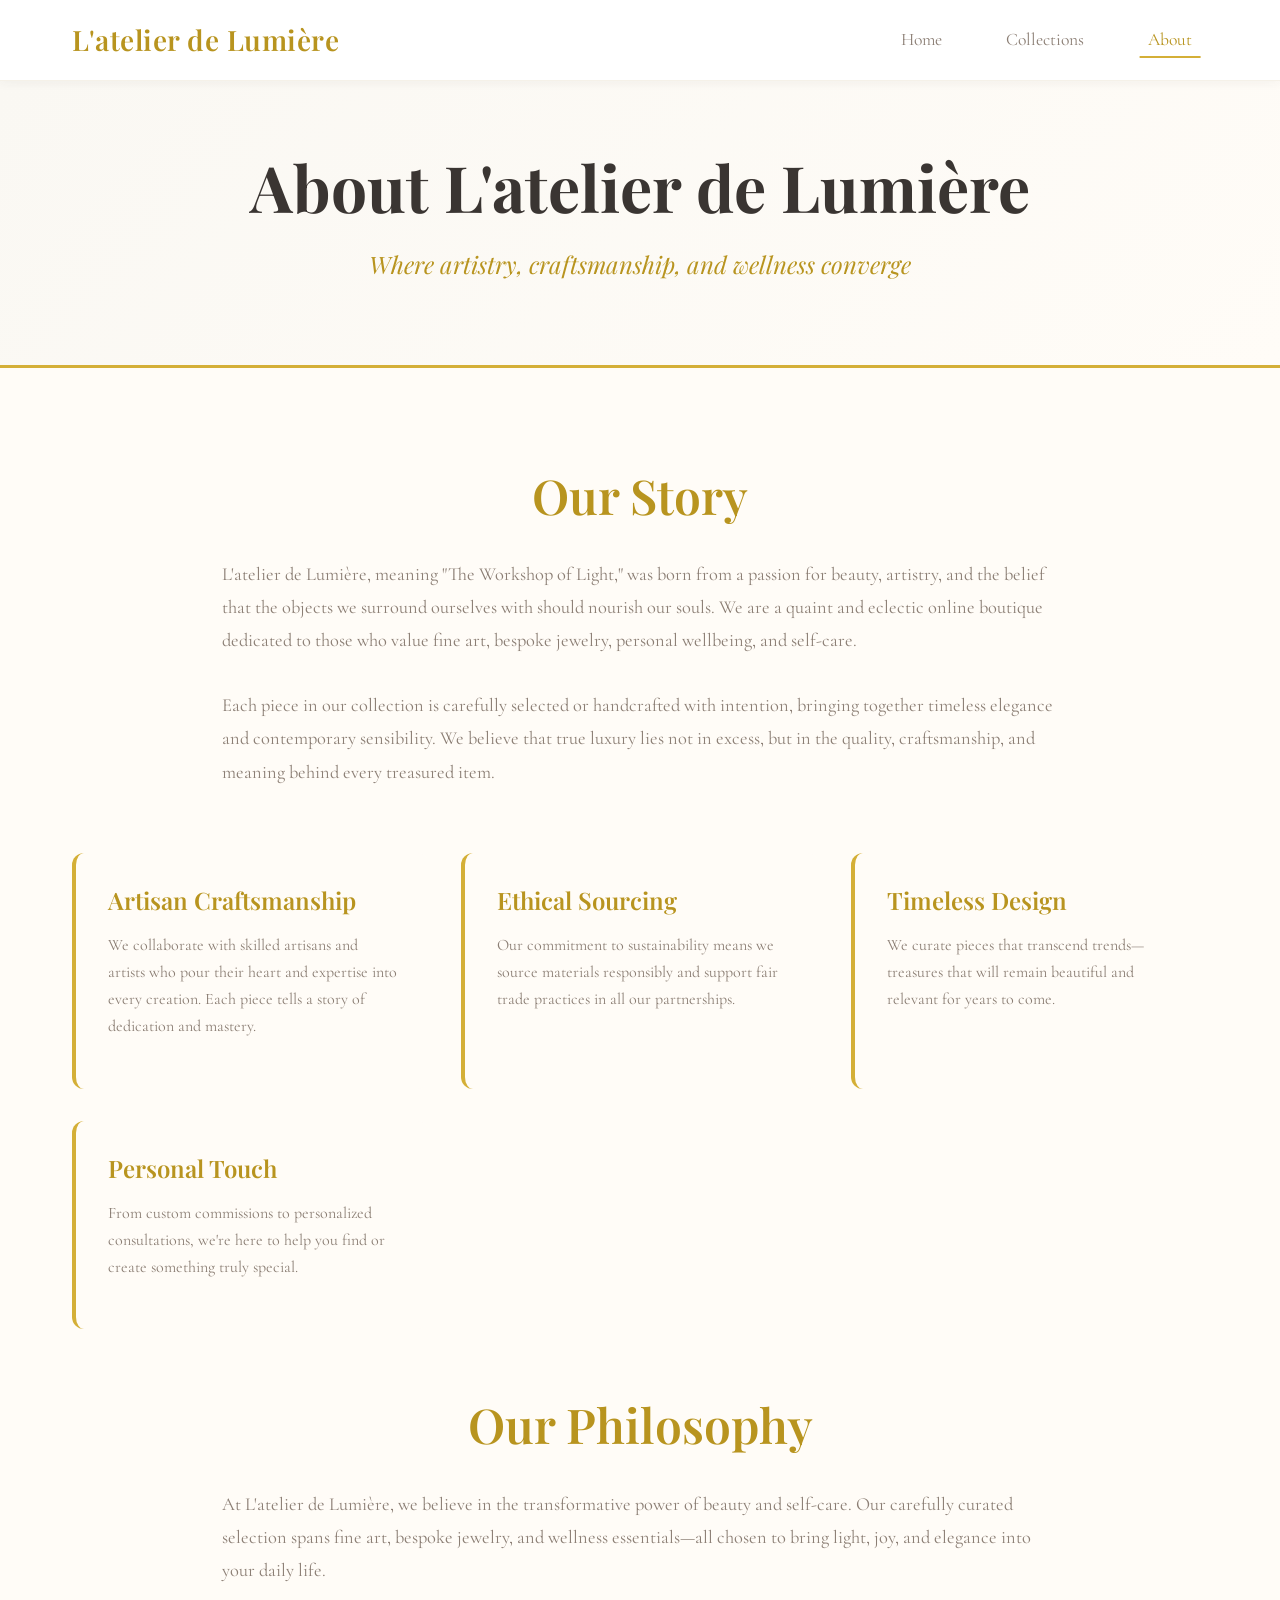
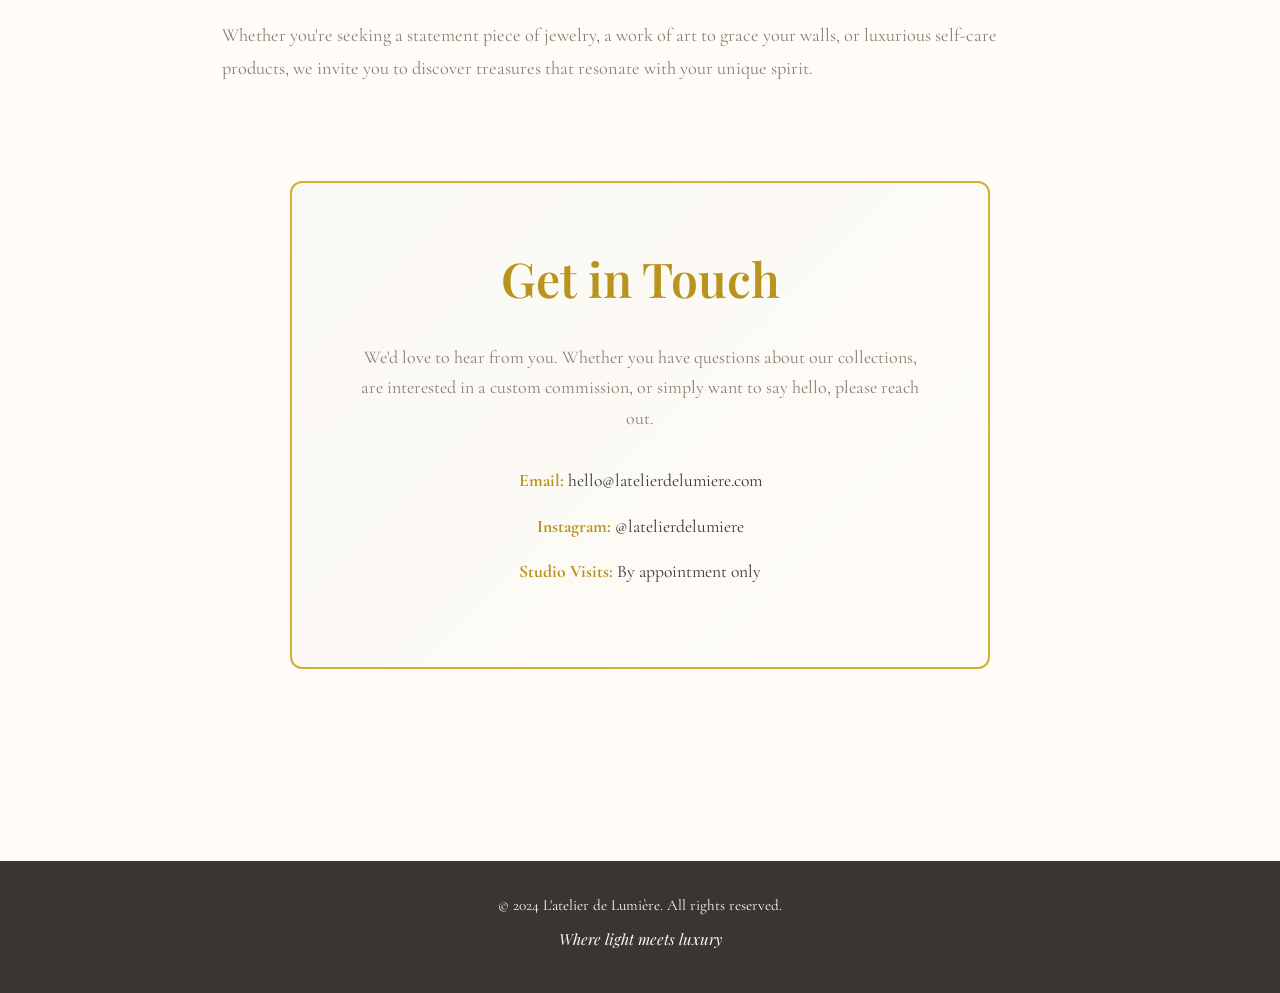
==== about.html @ d043bda6 "Create elegant 3-page website for L'atelier de Lumière Co-authored-by: BenGlasser <2309354+BenGlasse" ====
<!DOCTYPE html>
<html lang="en">
<head>
    <meta charset="UTF-8">
    <meta name="viewport" content="width=device-width, initial-scale=1.0">
    <title>About - L'atelier de Lumière</title>
    <link rel="stylesheet" href="styles.css">
    <link rel="preconnect" href="https://fonts.googleapis.com">
    <link rel="preconnect" href="https://fonts.gstatic.com" crossorigin>
    <link href="https://fonts.googleapis.com/css2?family=Playfair+Display:wght@400;500;600;700&family=Cormorant+Garamond:wght@300;400;500&display=swap" rel="stylesheet">
</head>
<body>
    <header>
        <nav class="navbar">
            <div class="nav-container">
                <a href="index.html" class="logo">L'atelier de Lumière</a>
                <ul class="nav-menu">
                    <li><a href="index.html" class="nav-link">Home</a></li>
                    <li><a href="collections.html" class="nav-link">Collections</a></li>
                    <li><a href="about.html" class="nav-link active">About</a></li>
                </ul>
            </div>
        </nav>
    </header>

    <main>
        <section class="page-header">
            <div class="container">
                <h1 class="page-title">About L'atelier de Lumière</h1>
                <p class="page-subtitle">Where artistry, craftsmanship, and wellness converge</p>
            </div>
        </section>

        <section class="about-content">
            <div class="container">
                <div class="about-section">
                    <h2>Our Story</h2>
                    <p>
                        L'atelier de Lumière, meaning "The Workshop of Light," was born from a passion 
                        for beauty, artistry, and the belief that the objects we surround ourselves with 
                        should nourish our souls. We are a quaint and eclectic online boutique dedicated 
                        to those who value fine art, bespoke jewelry, personal wellbeing, and self-care.
                    </p>
                    <p>
                        Each piece in our collection is carefully selected or handcrafted with intention, 
                        bringing together timeless elegance and contemporary sensibility. We believe that 
                        true luxury lies not in excess, but in the quality, craftsmanship, and meaning 
                        behind every treasured item.
                    </p>
                </div>

                <div class="values-grid">
                    <div class="value-card">
                        <h3>Artisan Craftsmanship</h3>
                        <p>
                            We collaborate with skilled artisans and artists who pour their heart and 
                            expertise into every creation. Each piece tells a story of dedication and mastery.
                        </p>
                    </div>
                    <div class="value-card">
                        <h3>Ethical Sourcing</h3>
                        <p>
                            Our commitment to sustainability means we source materials responsibly and 
                            support fair trade practices in all our partnerships.
                        </p>
                    </div>
                    <div class="value-card">
                        <h3>Timeless Design</h3>
                        <p>
                            We curate pieces that transcend trends—treasures that will remain beautiful 
                            and relevant for years to come.
                        </p>
                    </div>
                    <div class="value-card">
                        <h3>Personal Touch</h3>
                        <p>
                            From custom commissions to personalized consultations, we're here to help 
                            you find or create something truly special.
                        </p>
                    </div>
                </div>

                <div class="about-section">
                    <h2>Our Philosophy</h2>
                    <p>
                        At L'atelier de Lumière, we believe in the transformative power of beauty and 
                        self-care. Our carefully curated selection spans fine art, bespoke jewelry, and 
                        wellness essentials—all chosen to bring light, joy, and elegance into your daily life.
                    </p>
                    <p>
                        Whether you're seeking a statement piece of jewelry, a work of art to grace your 
                        walls, or luxurious self-care products, we invite you to discover treasures that 
                        resonate with your unique spirit.
                    </p>
                </div>

                <div class="contact-section">
                    <h2>Get in Touch</h2>
                    <p>
                        We'd love to hear from you. Whether you have questions about our collections, 
                        are interested in a custom commission, or simply want to say hello, please reach out.
                    </p>
                    <div class="contact-info">
                        <p><strong>Email:</strong> hello@latelierdelumiere.com</p>
                        <p><strong>Instagram:</strong> @latelierdelumiere</p>
                        <p><strong>Studio Visits:</strong> By appointment only</p>
                    </div>
                </div>
            </div>
        </section>
    </main>

    <footer>
        <div class="container">
            <div class="footer-content">
                <p>&copy; 2024 L'atelier de Lumière. All rights reserved.</p>
                <p class="footer-tagline">Where light meets luxury</p>
            </div>
        </div>
    </footer>
</body>
</html>
---- styles.css ----
/* ========================================
   L'atelier de Lumière - Elegant Boutique Styles
   ======================================== */

/* ========================================
   CSS Variables - Warm Color Palette
   ======================================== */
:root {
    /* Colors - Gold and Cream Tones */
    --color-cream: #FAF8F3;
    --color-cream-light: #FFFCF7;
    --color-cream-dark: #F5F1E8;
    --color-gold: #D4AF37;
    --color-gold-light: #E8C55B;
    --color-gold-dark: #B8941F;
    --color-rose-gold: #D4A574;
    --color-bronze: #A57C4F;
    --color-warm-gray: #8B7E74;
    --color-charcoal: #3A3532;
    --color-white: #FFFFFF;
    
    /* Typography */
    --font-primary: 'Playfair Display', serif;
    --font-secondary: 'Cormorant Garamond', serif;
    
    /* Spacing */
    --spacing-xs: 0.5rem;
    --spacing-sm: 1rem;
    --spacing-md: 2rem;
    --spacing-lg: 4rem;
    --spacing-xl: 6rem;
    
    /* Border Radius */
    --radius-sm: 4px;
    --radius-md: 8px;
    --radius-lg: 12px;
    
    /* Transitions */
    --transition-smooth: all 0.3s ease;
    --transition-slow: all 0.5s ease;
}

/* ========================================
   Global Resets & Base Styles
   ======================================== */
* {
    margin: 0;
    padding: 0;
    box-sizing: border-box;
}

html {
    scroll-behavior: smooth;
}

body {
    font-family: var(--font-secondary);
    font-size: 18px;
    line-height: 1.7;
    color: var(--color-charcoal);
    background-color: var(--color-cream-light);
    -webkit-font-smoothing: antialiased;
    -moz-osx-font-smoothing: grayscale;
}

/* ========================================
   Typography
   ======================================== */
h1, h2, h3, h4, h5, h6 {
    font-family: var(--font-primary);
    font-weight: 600;
    line-height: 1.3;
    color: var(--color-charcoal);
    margin-bottom: var(--spacing-sm);
}

h1 {
    font-size: clamp(2.5rem, 5vw, 4rem);
    font-weight: 700;
}

h2 {
    font-size: clamp(2rem, 4vw, 3rem);
}

h3 {
    font-size: clamp(1.5rem, 3vw, 2rem);
}

p {
    margin-bottom: var(--spacing-sm);
    color: var(--color-warm-gray);
}

a {
    text-decoration: none;
    color: inherit;
    transition: var(--transition-smooth);
}

/* ========================================
   Layout Utilities
   ======================================== */
.container {
    max-width: 1200px;
    margin: 0 auto;
    padding: 0 var(--spacing-md);
}

@media (max-width: 768px) {
    .container {
        padding: 0 var(--spacing-sm);
    }
}

/* ========================================
   Navigation
   ======================================== */
header {
    background-color: var(--color-white);
    border-bottom: 1px solid var(--color-cream-dark);
    position: sticky;
    top: 0;
    z-index: 1000;
    box-shadow: 0 2px 10px rgba(58, 53, 50, 0.05);
}

.navbar {
    padding: var(--spacing-sm) 0;
}

.nav-container {
    max-width: 1200px;
    margin: 0 auto;
    padding: 0 var(--spacing-md);
    display: flex;
    justify-content: space-between;
    align-items: center;
}

.logo {
    font-family: var(--font-primary);
    font-size: 1.75rem;
    font-weight: 600;
    color: var(--color-gold-dark);
    letter-spacing: 0.5px;
    transition: var(--transition-smooth);
}

.logo:hover {
    color: var(--color-gold);
    transform: translateY(-2px);
}

.nav-menu {
    display: flex;
    list-style: none;
    gap: var(--spacing-md);
}

.nav-link {
    font-family: var(--font-secondary);
    font-size: 1.1rem;
    color: var(--color-warm-gray);
    padding: var(--spacing-xs) var(--spacing-sm);
    position: relative;
    transition: var(--transition-smooth);
}

.nav-link::after {
    content: '';
    position: absolute;
    bottom: 0;
    left: 50%;
    transform: translateX(-50%);
    width: 0;
    height: 2px;
    background-color: var(--color-gold);
    transition: var(--transition-smooth);
}

.nav-link:hover,
.nav-link.active {
    color: var(--color-gold-dark);
}

.nav-link:hover::after,
.nav-link.active::after {
    width: 80%;
}

@media (max-width: 768px) {
    .nav-container {
        flex-direction: column;
        gap: var(--spacing-sm);
    }
    
    .nav-menu {
        gap: var(--spacing-sm);
    }
    
    .nav-link {
        font-size: 1rem;
    }
}

/* ========================================
   Hero Section
   ======================================== */
.hero {
    background: linear-gradient(135deg, var(--color-cream) 0%, var(--color-cream-light) 100%);
    padding: var(--spacing-xl) 0;
    text-align: center;
    position: relative;
    overflow: hidden;
}

.hero::before {
    content: '';
    position: absolute;
    top: -50%;
    right: -10%;
    width: 600px;
    height: 600px;
    background: radial-gradient(circle, rgba(212, 175, 55, 0.1) 0%, transparent 70%);
    border-radius: 50%;
    z-index: 0;
}

.hero::after {
    content: '';
    position: absolute;
    bottom: -30%;
    left: -10%;
    width: 500px;
    height: 500px;
    background: radial-gradient(circle, rgba(212, 165, 116, 0.1) 0%, transparent 70%);
    border-radius: 50%;
    z-index: 0;
}

.hero-content {
    position: relative;
    z-index: 1;
    max-width: 800px;
    margin: 0 auto;
    padding: 0 var(--spacing-md);
}

.hero-title {
    color: var(--color-charcoal);
    margin-bottom: var(--spacing-sm);
    animation: fadeInUp 0.8s ease;
}

.hero-subtitle {
    font-family: var(--font-primary);
    font-size: clamp(1.5rem, 3vw, 2rem);
    color: var(--color-gold-dark);
    font-style: italic;
    margin-bottom: var(--spacing-md);
    animation: fadeInUp 1s ease;
}

.hero-description {
    font-size: 1.2rem;
    color: var(--color-warm-gray);
    margin-bottom: var(--spacing-md);
    animation: fadeInUp 1.2s ease;
}

@keyframes fadeInUp {
    from {
        opacity: 0;
        transform: translateY(30px);
    }
    to {
        opacity: 1;
        transform: translateY(0);
    }
}

/* ========================================
   Buttons
   ======================================== */
.btn-primary,
.btn-secondary {
    display: inline-block;
    padding: 1rem 2.5rem;
    font-family: var(--font-secondary);
    font-size: 1.1rem;
    font-weight: 500;
    border-radius: var(--radius-sm);
    cursor: pointer;
    transition: var(--transition-smooth);
    letter-spacing: 0.5px;
    border: none;
}

.btn-primary {
    background: linear-gradient(135deg, var(--color-gold) 0%, var(--color-gold-light) 100%);
    color: var(--color-white);
    box-shadow: 0 4px 15px rgba(212, 175, 55, 0.3);
}

.btn-primary:hover {
    transform: translateY(-3px);
    box-shadow: 0 6px 20px rgba(212, 175, 55, 0.4);
}

.btn-secondary {
    background-color: transparent;
    color: var(--color-gold-dark);
    border: 2px solid var(--color-gold);
}

.btn-secondary:hover {
    background-color: var(--color-gold);
    color: var(--color-white);
    transform: translateY(-3px);
}

.btn-text {
    color: var(--color-gold-dark);
    font-weight: 500;
    transition: var(--transition-smooth);
}

.btn-text:hover {
    color: var(--color-gold);
    transform: translateX(5px);
}

/* ========================================
   Features Section
   ======================================== */
.features {
    padding: var(--spacing-xl) 0;
    background-color: var(--color-white);
}

.features-grid {
    display: grid;
    grid-template-columns: repeat(auto-fit, minmax(300px, 1fr));
    gap: var(--spacing-lg);
}

.feature-card {
    text-align: center;
    padding: var(--spacing-md);
    border-radius: var(--radius-lg);
    transition: var(--transition-smooth);
    background-color: var(--color-cream-light);
}

.feature-card:hover {
    transform: translateY(-10px);
    box-shadow: 0 10px 30px rgba(58, 53, 50, 0.1);
}

.feature-icon {
    font-size: 3rem;
    margin-bottom: var(--spacing-sm);
    transition: var(--transition-smooth);
}

.feature-card:hover .feature-icon {
    transform: scale(1.2) rotate(10deg);
}

.feature-card h3 {
    color: var(--color-gold-dark);
    margin-bottom: var(--spacing-sm);
}

.feature-card p {
    font-size: 1rem;
    line-height: 1.6;
}

/* ========================================
   Highlight Section
   ======================================== */
.highlight {
    padding: var(--spacing-xl) 0;
    background: linear-gradient(135deg, var(--color-cream-dark) 0%, var(--color-cream) 100%);
}

.highlight-content {
    max-width: 800px;
    margin: 0 auto;
    text-align: center;
}

.highlight h2 {
    color: var(--color-charcoal);
    margin-bottom: var(--spacing-md);
}

.highlight p {
    font-size: 1.2rem;
    margin-bottom: var(--spacing-md);
}

/* ========================================
   Page Header
   ======================================== */
.page-header {
    background: linear-gradient(135deg, var(--color-cream) 0%, var(--color-cream-light) 100%);
    padding: var(--spacing-lg) 0;
    text-align: center;
    border-bottom: 3px solid var(--color-gold);
}

.page-title {
    color: var(--color-charcoal);
    margin-bottom: var(--spacing-sm);
}

.page-subtitle {
    font-family: var(--font-primary);
    font-size: 1.5rem;
    color: var(--color-gold-dark);
    font-style: italic;
}

/* ========================================
   Collections Page
   ======================================== */
.collections {
    padding: var(--spacing-xl) 0;
    background-color: var(--color-white);
}

.collection-grid {
    display: grid;
    grid-template-columns: repeat(auto-fit, minmax(350px, 1fr));
    gap: var(--spacing-lg);
}

.collection-item {
    background-color: var(--color-cream-light);
    border-radius: var(--radius-lg);
    overflow: hidden;
    transition: var(--transition-smooth);
    box-shadow: 0 4px 15px rgba(58, 53, 50, 0.08);
}

.collection-item:hover {
    transform: translateY(-10px);
    box-shadow: 0 10px 30px rgba(58, 53, 50, 0.15);
}

.collection-image {
    position: relative;
    height: 300px;
    overflow: hidden;
}

.placeholder-image {
    width: 100%;
    height: 100%;
    display: flex;
    align-items: center;
    justify-content: center;
    transition: var(--transition-slow);
}

.collection-item:hover .placeholder-image {
    transform: scale(1.05);
}

.gold-gradient {
    background: linear-gradient(135deg, var(--color-gold-light) 0%, var(--color-gold-dark) 100%);
}

.cream-gradient {
    background: linear-gradient(135deg, var(--color-cream-dark) 0%, var(--color-rose-gold) 100%);
}

.rose-gradient {
    background: linear-gradient(135deg, #F5E6D3 0%, var(--color-rose-gold) 100%);
}

.warm-gradient {
    background: linear-gradient(135deg, var(--color-gold) 0%, var(--color-bronze) 100%);
}

.bronze-gradient {
    background: linear-gradient(135deg, var(--color-bronze) 0%, var(--color-warm-gray) 100%);
}

.amber-gradient {
    background: linear-gradient(135deg, #FFD700 0%, var(--color-gold-dark) 100%);
}

.collection-label {
    font-family: var(--font-primary);
    font-size: 2.5rem;
    color: var(--color-white);
    font-weight: 600;
    text-shadow: 2px 2px 10px rgba(0, 0, 0, 0.3);
    letter-spacing: 1px;
}

.collection-info {
    padding: var(--spacing-md);
}

.collection-info h3 {
    color: var(--color-gold-dark);
    margin-bottom: var(--spacing-sm);
}

.collection-info p {
    margin-bottom: var(--spacing-md);
    font-size: 1rem;
}

/* ========================================
   CTA Section
   ======================================== */
.cta-section {
    padding: var(--spacing-xl) 0;
    background: linear-gradient(135deg, var(--color-gold-dark) 0%, var(--color-gold) 100%);
    text-align: center;
}

.cta-content h2 {
    color: var(--color-white);
    margin-bottom: var(--spacing-sm);
}

.cta-content p {
    color: var(--color-cream-light);
    font-size: 1.2rem;
    margin-bottom: var(--spacing-md);
}

.cta-section .btn-primary {
    background-color: var(--color-white);
    color: var(--color-gold-dark);
}

.cta-section .btn-primary:hover {
    background-color: var(--color-cream-light);
}

/* ========================================
   About Page
   ======================================== */
.about-content {
    padding: var(--spacing-xl) 0;
}

.about-section {
    max-width: 900px;
    margin: 0 auto var(--spacing-lg);
    padding: 0 var(--spacing-md);
}

.about-section h2 {
    color: var(--color-gold-dark);
    margin-bottom: var(--spacing-md);
    text-align: center;
}

.about-section p {
    font-size: 1.15rem;
    line-height: 1.8;
    margin-bottom: var(--spacing-md);
}

.values-grid {
    display: grid;
    grid-template-columns: repeat(auto-fit, minmax(280px, 1fr));
    gap: var(--spacing-md);
    margin-bottom: var(--spacing-lg);
}

.value-card {
    background-color: var(--color-cream-light);
    padding: var(--spacing-md);
    border-radius: var(--radius-lg);
    border-left: 4px solid var(--color-gold);
    transition: var(--transition-smooth);
}

.value-card:hover {
    transform: translateX(10px);
    box-shadow: 0 5px 20px rgba(58, 53, 50, 0.1);
}

.value-card h3 {
    color: var(--color-gold-dark);
    font-size: 1.5rem;
    margin-bottom: var(--spacing-sm);
}

.value-card p {
    font-size: 1rem;
}

.contact-section {
    max-width: 700px;
    margin: var(--spacing-xl) auto 0;
    padding: var(--spacing-lg);
    background: linear-gradient(135deg, var(--color-cream) 0%, var(--color-cream-light) 100%);
    border-radius: var(--radius-lg);
    text-align: center;
    border: 2px solid var(--color-gold);
}

.contact-section h2 {
    color: var(--color-gold-dark);
    margin-bottom: var(--spacing-md);
}

.contact-section p {
    margin-bottom: var(--spacing-md);
}

.contact-info {
    margin-top: var(--spacing-md);
}

.contact-info p {
    font-size: 1.1rem;
    color: var(--color-charcoal);
    margin-bottom: var(--spacing-sm);
}

.contact-info strong {
    color: var(--color-gold-dark);
}

/* ========================================
   Footer
   ======================================== */
footer {
    background-color: var(--color-charcoal);
    color: var(--color-cream-light);
    padding: var(--spacing-md) 0;
    margin-top: var(--spacing-xl);
}

.footer-content {
    text-align: center;
}

.footer-content p {
    color: var(--color-cream);
    margin-bottom: var(--spacing-xs);
    font-size: 0.95rem;
}

.footer-tagline {
    font-family: var(--font-primary);
    font-style: italic;
    color: var(--color-gold-light);
}

/* ========================================
   Responsive Design
   ======================================== */
@media (max-width: 1024px) {
    .collection-grid {
        grid-template-columns: repeat(auto-fit, minmax(300px, 1fr));
    }
}

@media (max-width: 768px) {
    :root {
        --spacing-lg: 3rem;
        --spacing-xl: 4rem;
    }
    
    .hero {
        padding: var(--spacing-lg) 0;
    }
    
    .features-grid,
    .collection-grid,
    .values-grid {
        grid-template-columns: 1fr;
    }
    
    .collection-image {
        height: 250px;
    }
}

@media (max-width: 480px) {
    body {
        font-size: 16px;
    }
    
    .hero-description {
        font-size: 1rem;
    }
    
    .btn-primary,
    .btn-secondary {
        padding: 0.875rem 2rem;
        font-size: 1rem;
    }
    
    .collection-label {
        font-size: 2rem;
    }
}

/* ========================================
   Accessibility
   ======================================== */
@media (prefers-reduced-motion: reduce) {
    *,
    *::before,
    *::after {
        animation-duration: 0.01ms !important;
        animation-iteration-count: 1 !important;
        transition-duration: 0.01ms !important;
    }
}

/* Focus styles for accessibility */
a:focus,
button:focus {
    outline: 3px solid var(--color-gold);
    outline-offset: 2px;
}

/* ========================================
   Print Styles
   ======================================== */
@media print {
    header,
    footer,
    .btn-primary,
    .btn-secondary {
        display: none;
    }
}
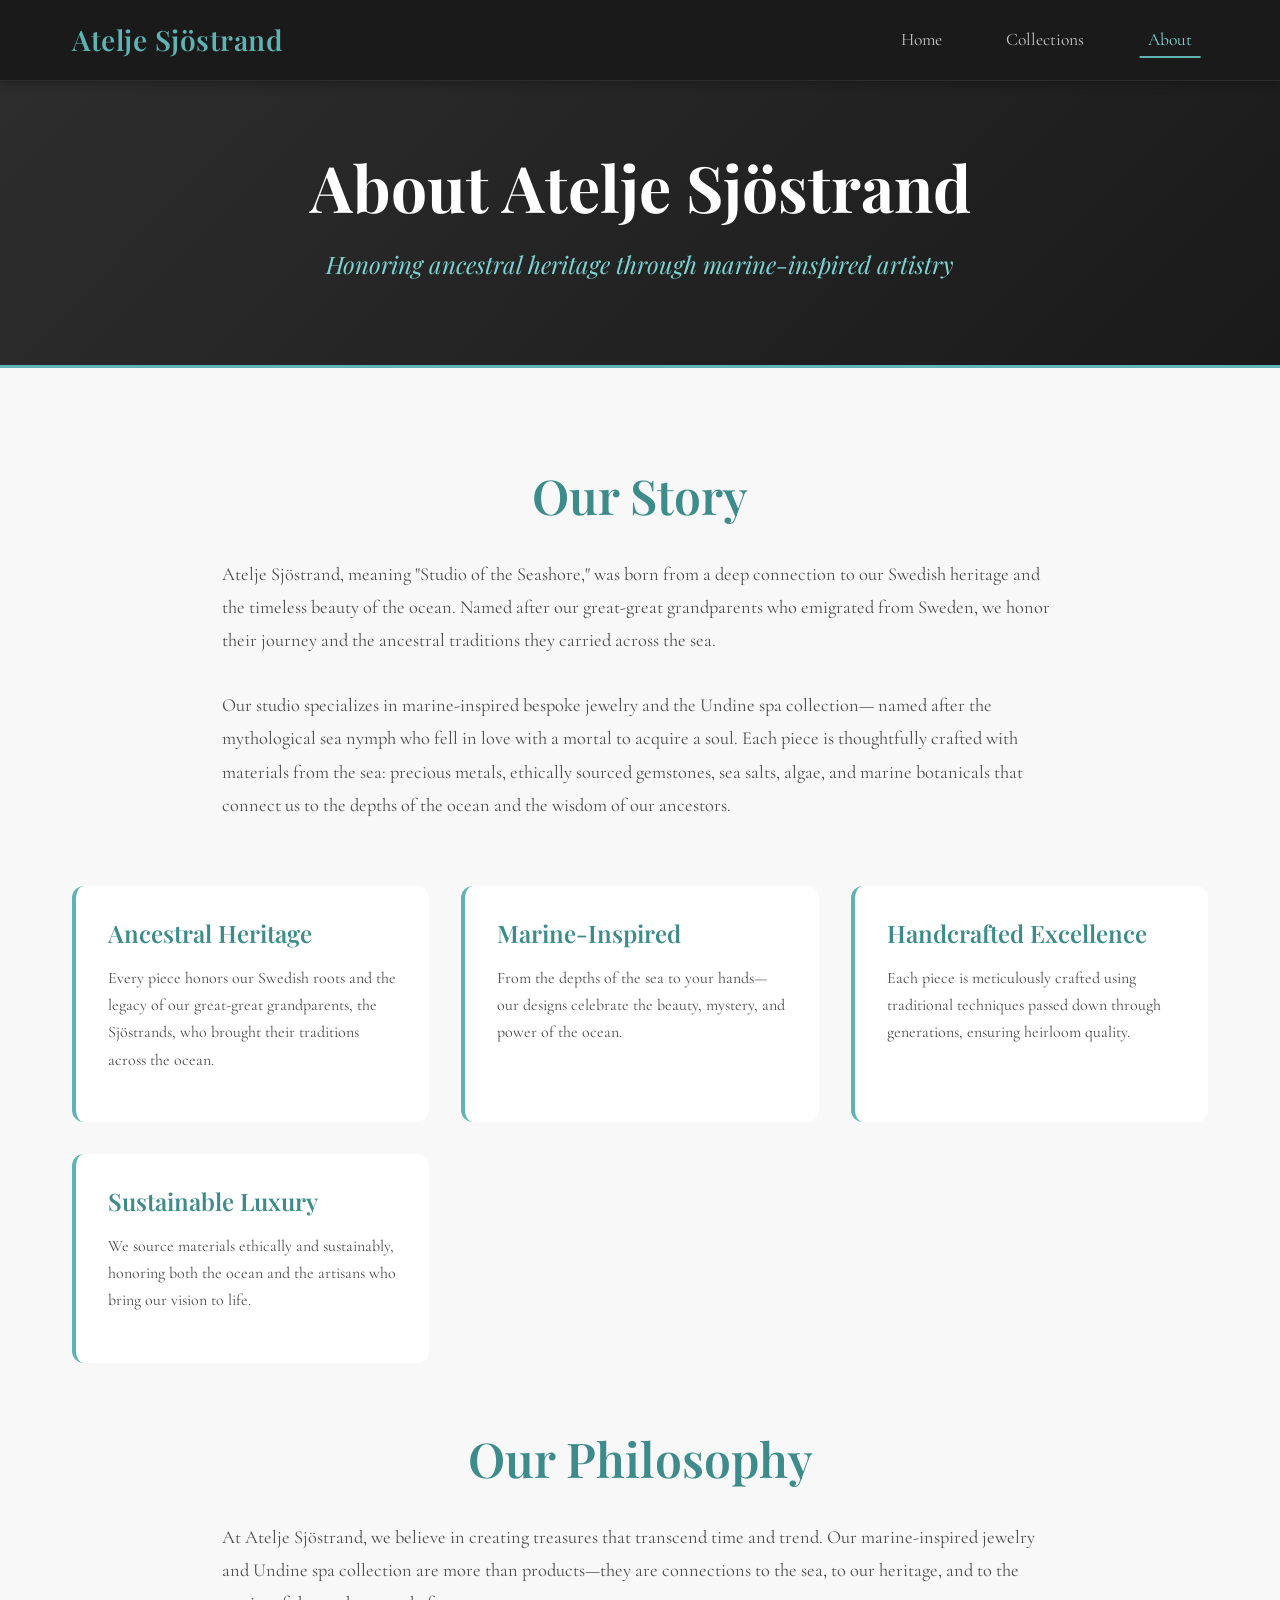
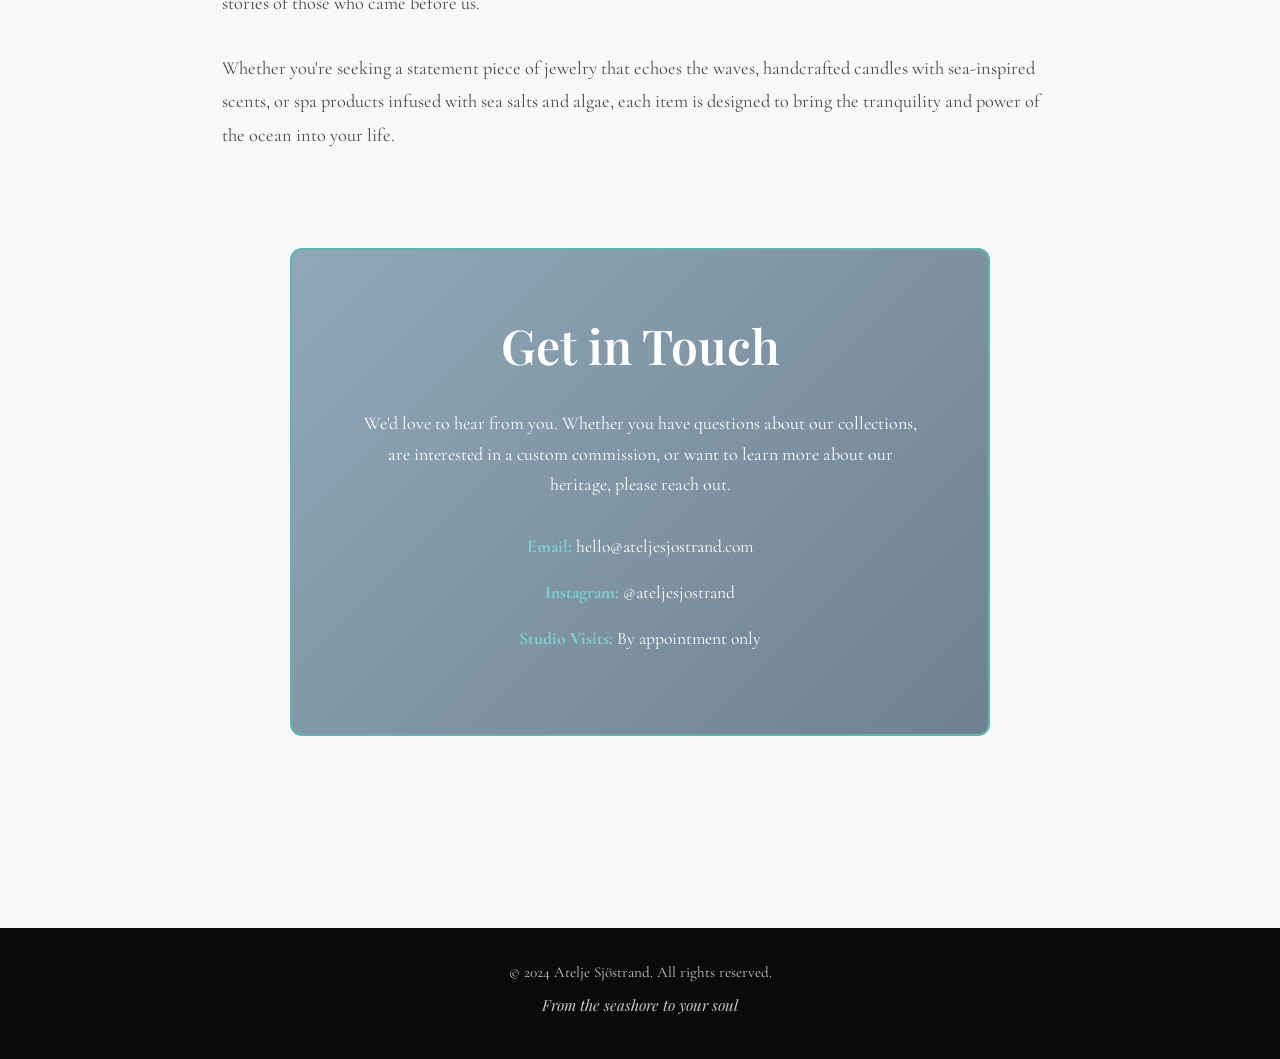
==== commit b81fa399: "Rebrand site to Atelje Sjöstrand with marine theme Co-authored-by: BenGlasser <2309354+BenGlasser@us" ====
--- a/about.html
+++ b/about.html
@@ -3,7 +3,7 @@
 <head>
     <meta charset="UTF-8">
     <meta name="viewport" content="width=device-width, initial-scale=1.0">
-    <title>About - L'atelier de Lumière</title>
+    <title>About - Atelje Sjöstrand</title>
     <link rel="stylesheet" href="styles.css">
     <link rel="preconnect" href="https://fonts.googleapis.com">
     <link rel="preconnect" href="https://fonts.gstatic.com" crossorigin>
@@ -13,7 +13,7 @@
     <header>
         <nav class="navbar">
             <div class="nav-container">
-                <a href="index.html" class="logo">L'atelier de Lumière</a>
+                <a href="index.html" class="logo">Atelje Sjöstrand</a>
                 <ul class="nav-menu">
                     <li><a href="index.html" class="nav-link">Home</a></li>
                     <li><a href="collections.html" class="nav-link">Collections</a></li>
@@ -26,8 +26,8 @@
     <main>
         <section class="page-header">
             <div class="container">
-                <h1 class="page-title">About L'atelier de Lumière</h1>
-                <p class="page-subtitle">Where artistry, craftsmanship, and wellness converge</p>
+                <h1 class="page-title">About Atelje Sjöstrand</h1>
+                <p class="page-subtitle">Honoring ancestral heritage through marine-inspired artistry</p>
             </div>
         </section>
 
@@ -36,46 +36,47 @@
                 <div class="about-section">
                     <h2>Our Story</h2>
                     <p>
-                        L'atelier de Lumière, meaning "The Workshop of Light," was born from a passion 
-                        for beauty, artistry, and the belief that the objects we surround ourselves with 
-                        should nourish our souls. We are a quaint and eclectic online boutique dedicated 
-                        to those who value fine art, bespoke jewelry, personal wellbeing, and self-care.
+                        Atelje Sjöstrand, meaning "Studio of the Seashore," was born from a deep connection 
+                        to our Swedish heritage and the timeless beauty of the ocean. Named after our great-great 
+                        grandparents who emigrated from Sweden, we honor their journey and the ancestral traditions 
+                        they carried across the sea.
                     </p>
                     <p>
-                        Each piece in our collection is carefully selected or handcrafted with intention, 
-                        bringing together timeless elegance and contemporary sensibility. We believe that 
-                        true luxury lies not in excess, but in the quality, craftsmanship, and meaning 
-                        behind every treasured item.
+                        Our studio specializes in marine-inspired bespoke jewelry and the Undine spa collection—
+                        named after the mythological sea nymph who fell in love with a mortal to acquire a soul. 
+                        Each piece is thoughtfully crafted with materials from the sea: precious metals, ethically 
+                        sourced gemstones, sea salts, algae, and marine botanicals that connect us to the depths 
+                        of the ocean and the wisdom of our ancestors.
                     </p>
                 </div>
 
                 <div class="values-grid">
                     <div class="value-card">
-                        <h3>Artisan Craftsmanship</h3>
+                        <h3>Ancestral Heritage</h3>
                         <p>
-                            We collaborate with skilled artisans and artists who pour their heart and 
-                            expertise into every creation. Each piece tells a story of dedication and mastery.
+                            Every piece honors our Swedish roots and the legacy of our great-great grandparents, 
+                            the Sjöstrands, who brought their traditions across the ocean.
                         </p>
                     </div>
                     <div class="value-card">
-                        <h3>Ethical Sourcing</h3>
+                        <h3>Marine-Inspired</h3>
                         <p>
-                            Our commitment to sustainability means we source materials responsibly and 
-                            support fair trade practices in all our partnerships.
+                            From the depths of the sea to your hands—our designs celebrate the beauty, 
+                            mystery, and power of the ocean.
                         </p>
                     </div>
                     <div class="value-card">
-                        <h3>Timeless Design</h3>
+                        <h3>Handcrafted Excellence</h3>
                         <p>
-                            We curate pieces that transcend trends—treasures that will remain beautiful 
-                            and relevant for years to come.
+                            Each piece is meticulously crafted using traditional techniques passed down 
+                            through generations, ensuring heirloom quality.
                         </p>
                     </div>
                     <div class="value-card">
-                        <h3>Personal Touch</h3>
+                        <h3>Sustainable Luxury</h3>
                         <p>
-                            From custom commissions to personalized consultations, we're here to help 
-                            you find or create something truly special.
+                            We source materials ethically and sustainably, honoring both the ocean 
+                            and the artisans who bring our vision to life.
                         </p>
                     </div>
                 </div>
@@ -83,14 +84,14 @@
                 <div class="about-section">
                     <h2>Our Philosophy</h2>
                     <p>
-                        At L'atelier de Lumière, we believe in the transformative power of beauty and 
-                        self-care. Our carefully curated selection spans fine art, bespoke jewelry, and 
-                        wellness essentials—all chosen to bring light, joy, and elegance into your daily life.
+                        At Atelje Sjöstrand, we believe in creating treasures that transcend time and trend. 
+                        Our marine-inspired jewelry and Undine spa collection are more than products—they are 
+                        connections to the sea, to our heritage, and to the stories of those who came before us.
                     </p>
                     <p>
-                        Whether you're seeking a statement piece of jewelry, a work of art to grace your 
-                        walls, or luxurious self-care products, we invite you to discover treasures that 
-                        resonate with your unique spirit.
+                        Whether you're seeking a statement piece of jewelry that echoes the waves, handcrafted 
+                        candles with sea-inspired scents, or spa products infused with sea salts and algae, 
+                        each item is designed to bring the tranquility and power of the ocean into your life.
                     </p>
                 </div>
 
@@ -98,11 +99,12 @@
                     <h2>Get in Touch</h2>
                     <p>
                         We'd love to hear from you. Whether you have questions about our collections, 
-                        are interested in a custom commission, or simply want to say hello, please reach out.
+                        are interested in a custom commission, or want to learn more about our heritage, 
+                        please reach out.
                     </p>
                     <div class="contact-info">
-                        <p><strong>Email:</strong> hello@latelierdelumiere.com</p>
-                        <p><strong>Instagram:</strong> @latelierdelumiere</p>
+                        <p><strong>Email:</strong> hello@ateljesjostrand.com</p>
+                        <p><strong>Instagram:</strong> @ateljesjostrand</p>
                         <p><strong>Studio Visits:</strong> By appointment only</p>
                     </div>
                 </div>
@@ -113,8 +115,8 @@
     <footer>
         <div class="container">
             <div class="footer-content">
-                <p>&copy; 2024 L'atelier de Lumière. All rights reserved.</p>
-                <p class="footer-tagline">Where light meets luxury</p>
+                <p>&copy; 2024 Atelje Sjöstrand. All rights reserved.</p>
+                <p class="footer-tagline">From the seashore to your soul</p>
             </div>
         </div>
     </footer>
--- a/styles.css
+++ b/styles.css
@@ -1,23 +1,25 @@
 /* ========================================
-   L'atelier de Lumière - Elegant Boutique Styles
-   ======================================== */
-
-/* ========================================
-   CSS Variables - Warm Color Palette
+   Atelje Sjöstrand - Sleek Marine-Inspired Styles
+   ======================================== */
+
+/* ========================================
+   CSS Variables - Sleek Marine Palette
    ======================================== */
 :root {
-    /* Colors - Gold and Cream Tones */
-    --color-cream: #FAF8F3;
-    --color-cream-light: #FFFCF7;
-    --color-cream-dark: #F5F1E8;
-    --color-gold: #D4AF37;
-    --color-gold-light: #E8C55B;
-    --color-gold-dark: #B8941F;
-    --color-rose-gold: #D4A574;
-    --color-bronze: #A57C4F;
-    --color-warm-gray: #8B7E74;
-    --color-charcoal: #3A3532;
+    /* Colors - Black, Grey, and Marine Tones */
+    --color-black: #0A0A0A;
+    --color-charcoal: #1A1A1A;
+    --color-dark-grey: #2D2D2D;
+    --color-grey: #4A4A4A;
+    --color-light-grey: #9E9E9E;
+    --color-silver: #C5C5C5;
+    --color-aqua: #5FB3B3;
+    --color-aqua-light: #7DD3D3;
+    --color-aqua-dark: #3D8B8B;
+    --color-slate: #708090;
+    --color-slate-light: #8FA9B8;
     --color-white: #FFFFFF;
+    --color-off-white: #F8F8F8;
     
     /* Typography */
     --font-primary: 'Playfair Display', serif;
@@ -57,8 +59,8 @@
     font-family: var(--font-secondary);
     font-size: 18px;
     line-height: 1.7;
-    color: var(--color-charcoal);
-    background-color: var(--color-cream-light);
+    color: var(--color-dark-grey);
+    background-color: var(--color-off-white);
     -webkit-font-smoothing: antialiased;
     -moz-osx-font-smoothing: grayscale;
 }
@@ -89,7 +91,7 @@
 
 p {
     margin-bottom: var(--spacing-sm);
-    color: var(--color-warm-gray);
+    color: var(--color-grey);
 }
 
 a {
@@ -117,12 +119,12 @@
    Navigation
    ======================================== */
 header {
-    background-color: var(--color-white);
-    border-bottom: 1px solid var(--color-cream-dark);
+    background-color: var(--color-charcoal);
+    border-bottom: 1px solid var(--color-dark-grey);
     position: sticky;
     top: 0;
     z-index: 1000;
-    box-shadow: 0 2px 10px rgba(58, 53, 50, 0.05);
+    box-shadow: 0 2px 10px rgba(0, 0, 0, 0.3);
 }
 
 .navbar {
@@ -142,13 +144,13 @@
     font-family: var(--font-primary);
     font-size: 1.75rem;
     font-weight: 600;
-    color: var(--color-gold-dark);
+    color: var(--color-aqua);
     letter-spacing: 0.5px;
     transition: var(--transition-smooth);
 }
 
 .logo:hover {
-    color: var(--color-gold);
+    color: var(--color-aqua-light);
     transform: translateY(-2px);
 }
 
@@ -161,7 +163,7 @@
 .nav-link {
     font-family: var(--font-secondary);
     font-size: 1.1rem;
-    color: var(--color-warm-gray);
+    color: var(--color-silver);
     padding: var(--spacing-xs) var(--spacing-sm);
     position: relative;
     transition: var(--transition-smooth);
@@ -175,13 +177,13 @@
     transform: translateX(-50%);
     width: 0;
     height: 2px;
-    background-color: var(--color-gold);
+    background-color: var(--color-aqua);
     transition: var(--transition-smooth);
 }
 
 .nav-link:hover,
 .nav-link.active {
-    color: var(--color-gold-dark);
+    color: var(--color-aqua-light);
 }
 
 .nav-link:hover::after,
@@ -208,7 +210,7 @@
    Hero Section
    ======================================== */
 .hero {
-    background: linear-gradient(135deg, var(--color-cream) 0%, var(--color-cream-light) 100%);
+    background: linear-gradient(135deg, var(--color-dark-grey) 0%, var(--color-charcoal) 100%);
     padding: var(--spacing-xl) 0;
     text-align: center;
     position: relative;
@@ -222,7 +224,7 @@
     right: -10%;
     width: 600px;
     height: 600px;
-    background: radial-gradient(circle, rgba(212, 175, 55, 0.1) 0%, transparent 70%);
+    background: radial-gradient(circle, rgba(95, 179, 179, 0.15) 0%, transparent 70%);
     border-radius: 50%;
     z-index: 0;
 }
@@ -234,7 +236,7 @@
     left: -10%;
     width: 500px;
     height: 500px;
-    background: radial-gradient(circle, rgba(212, 165, 116, 0.1) 0%, transparent 70%);
+    background: radial-gradient(circle, rgba(112, 128, 144, 0.15) 0%, transparent 70%);
     border-radius: 50%;
     z-index: 0;
 }
@@ -248,7 +250,7 @@
 }
 
 .hero-title {
-    color: var(--color-charcoal);
+    color: var(--color-white);
     margin-bottom: var(--spacing-sm);
     animation: fadeInUp 0.8s ease;
 }
@@ -256,7 +258,7 @@
 .hero-subtitle {
     font-family: var(--font-primary);
     font-size: clamp(1.5rem, 3vw, 2rem);
-    color: var(--color-gold-dark);
+    color: var(--color-aqua-light);
     font-style: italic;
     margin-bottom: var(--spacing-md);
     animation: fadeInUp 1s ease;
@@ -264,7 +266,7 @@
 
 .hero-description {
     font-size: 1.2rem;
-    color: var(--color-warm-gray);
+    color: var(--color-silver);
     margin-bottom: var(--spacing-md);
     animation: fadeInUp 1.2s ease;
 }
@@ -298,36 +300,36 @@
 }
 
 .btn-primary {
-    background: linear-gradient(135deg, var(--color-gold) 0%, var(--color-gold-light) 100%);
-    color: var(--color-white);
-    box-shadow: 0 4px 15px rgba(212, 175, 55, 0.3);
+    background: linear-gradient(135deg, var(--color-aqua) 0%, var(--color-aqua-dark) 100%);
+    color: var(--color-white);
+    box-shadow: 0 4px 15px rgba(95, 179, 179, 0.3);
 }
 
 .btn-primary:hover {
     transform: translateY(-3px);
-    box-shadow: 0 6px 20px rgba(212, 175, 55, 0.4);
+    box-shadow: 0 6px 20px rgba(95, 179, 179, 0.4);
 }
 
 .btn-secondary {
     background-color: transparent;
-    color: var(--color-gold-dark);
-    border: 2px solid var(--color-gold);
+    color: var(--color-aqua);
+    border: 2px solid var(--color-aqua);
 }
 
 .btn-secondary:hover {
-    background-color: var(--color-gold);
+    background-color: var(--color-aqua);
     color: var(--color-white);
     transform: translateY(-3px);
 }
 
 .btn-text {
-    color: var(--color-gold-dark);
+    color: var(--color-aqua);
     font-weight: 500;
     transition: var(--transition-smooth);
 }
 
 .btn-text:hover {
-    color: var(--color-gold);
+    color: var(--color-aqua-light);
     transform: translateX(5px);
 }
 
@@ -336,7 +338,7 @@
    ======================================== */
 .features {
     padding: var(--spacing-xl) 0;
-    background-color: var(--color-white);
+    background-color: var(--color-off-white);
 }
 
 .features-grid {
@@ -350,12 +352,14 @@
     padding: var(--spacing-md);
     border-radius: var(--radius-lg);
     transition: var(--transition-smooth);
-    background-color: var(--color-cream-light);
+    background-color: var(--color-white);
+    border: 1px solid var(--color-silver);
 }
 
 .feature-card:hover {
     transform: translateY(-10px);
-    box-shadow: 0 10px 30px rgba(58, 53, 50, 0.1);
+    box-shadow: 0 10px 30px rgba(0, 0, 0, 0.15);
+    border-color: var(--color-aqua);
 }
 
 .feature-icon {
@@ -369,7 +373,7 @@
 }
 
 .feature-card h3 {
-    color: var(--color-gold-dark);
+    color: var(--color-aqua-dark);
     margin-bottom: var(--spacing-sm);
 }
 
@@ -383,7 +387,7 @@
    ======================================== */
 .highlight {
     padding: var(--spacing-xl) 0;
-    background: linear-gradient(135deg, var(--color-cream-dark) 0%, var(--color-cream) 100%);
+    background: linear-gradient(135deg, var(--color-slate) 0%, var(--color-slate-light) 100%);
 }
 
 .highlight-content {
@@ -393,34 +397,35 @@
 }
 
 .highlight h2 {
-    color: var(--color-charcoal);
+    color: var(--color-white);
     margin-bottom: var(--spacing-md);
 }
 
 .highlight p {
     font-size: 1.2rem;
     margin-bottom: var(--spacing-md);
+    color: var(--color-white);
 }
 
 /* ========================================
    Page Header
    ======================================== */
 .page-header {
-    background: linear-gradient(135deg, var(--color-cream) 0%, var(--color-cream-light) 100%);
+    background: linear-gradient(135deg, var(--color-dark-grey) 0%, var(--color-charcoal) 100%);
     padding: var(--spacing-lg) 0;
     text-align: center;
-    border-bottom: 3px solid var(--color-gold);
+    border-bottom: 3px solid var(--color-aqua);
 }
 
 .page-title {
-    color: var(--color-charcoal);
+    color: var(--color-white);
     margin-bottom: var(--spacing-sm);
 }
 
 .page-subtitle {
     font-family: var(--font-primary);
     font-size: 1.5rem;
-    color: var(--color-gold-dark);
+    color: var(--color-aqua-light);
     font-style: italic;
 }
 
@@ -429,7 +434,7 @@
    ======================================== */
 .collections {
     padding: var(--spacing-xl) 0;
-    background-color: var(--color-white);
+    background-color: var(--color-off-white);
 }
 
 .collection-grid {
@@ -439,16 +444,18 @@
 }
 
 .collection-item {
-    background-color: var(--color-cream-light);
+    background-color: var(--color-white);
     border-radius: var(--radius-lg);
     overflow: hidden;
     transition: var(--transition-smooth);
-    box-shadow: 0 4px 15px rgba(58, 53, 50, 0.08);
+    box-shadow: 0 4px 15px rgba(0, 0, 0, 0.1);
+    border: 1px solid var(--color-silver);
 }
 
 .collection-item:hover {
     transform: translateY(-10px);
-    box-shadow: 0 10px 30px rgba(58, 53, 50, 0.15);
+    box-shadow: 0 10px 30px rgba(0, 0, 0, 0.2);
+    border-color: var(--color-aqua);
 }
 
 .collection-image {
@@ -471,27 +478,27 @@
 }
 
 .gold-gradient {
-    background: linear-gradient(135deg, var(--color-gold-light) 0%, var(--color-gold-dark) 100%);
+    background: linear-gradient(135deg, var(--color-aqua) 0%, var(--color-aqua-dark) 100%);
 }
 
 .cream-gradient {
-    background: linear-gradient(135deg, var(--color-cream-dark) 0%, var(--color-rose-gold) 100%);
+    background: linear-gradient(135deg, var(--color-slate-light) 0%, var(--color-slate) 100%);
 }
 
 .rose-gradient {
-    background: linear-gradient(135deg, #F5E6D3 0%, var(--color-rose-gold) 100%);
+    background: linear-gradient(135deg, var(--color-aqua-light) 0%, var(--color-aqua) 100%);
 }
 
 .warm-gradient {
-    background: linear-gradient(135deg, var(--color-gold) 0%, var(--color-bronze) 100%);
+    background: linear-gradient(135deg, var(--color-grey) 0%, var(--color-dark-grey) 100%);
 }
 
 .bronze-gradient {
-    background: linear-gradient(135deg, var(--color-bronze) 0%, var(--color-warm-gray) 100%);
+    background: linear-gradient(135deg, var(--color-slate) 0%, var(--color-dark-grey) 100%);
 }
 
 .amber-gradient {
-    background: linear-gradient(135deg, #FFD700 0%, var(--color-gold-dark) 100%);
+    background: linear-gradient(135deg, var(--color-aqua-light) 0%, var(--color-slate) 100%);
 }
 
 .collection-label {
@@ -508,7 +515,7 @@
 }
 
 .collection-info h3 {
-    color: var(--color-gold-dark);
+    color: var(--color-aqua-dark);
     margin-bottom: var(--spacing-sm);
 }
 
@@ -522,7 +529,7 @@
    ======================================== */
 .cta-section {
     padding: var(--spacing-xl) 0;
-    background: linear-gradient(135deg, var(--color-gold-dark) 0%, var(--color-gold) 100%);
+    background: linear-gradient(135deg, var(--color-aqua-dark) 0%, var(--color-aqua) 100%);
     text-align: center;
 }
 
@@ -532,18 +539,18 @@
 }
 
 .cta-content p {
-    color: var(--color-cream-light);
+    color: var(--color-white);
     font-size: 1.2rem;
     margin-bottom: var(--spacing-md);
 }
 
 .cta-section .btn-primary {
     background-color: var(--color-white);
-    color: var(--color-gold-dark);
+    color: var(--color-aqua-dark);
 }
 
 .cta-section .btn-primary:hover {
-    background-color: var(--color-cream-light);
+    background-color: var(--color-off-white);
 }
 
 /* ========================================
@@ -560,7 +567,7 @@
 }
 
 .about-section h2 {
-    color: var(--color-gold-dark);
+    color: var(--color-aqua-dark);
     margin-bottom: var(--spacing-md);
     text-align: center;
 }
@@ -579,20 +586,20 @@
 }
 
 .value-card {
-    background-color: var(--color-cream-light);
+    background-color: var(--color-white);
     padding: var(--spacing-md);
     border-radius: var(--radius-lg);
-    border-left: 4px solid var(--color-gold);
+    border-left: 4px solid var(--color-aqua);
     transition: var(--transition-smooth);
 }
 
 .value-card:hover {
     transform: translateX(10px);
-    box-shadow: 0 5px 20px rgba(58, 53, 50, 0.1);
+    box-shadow: 0 5px 20px rgba(0, 0, 0, 0.1);
 }
 
 .value-card h3 {
-    color: var(--color-gold-dark);
+    color: var(--color-aqua-dark);
     font-size: 1.5rem;
     margin-bottom: var(--spacing-sm);
 }
@@ -605,19 +612,20 @@
     max-width: 700px;
     margin: var(--spacing-xl) auto 0;
     padding: var(--spacing-lg);
-    background: linear-gradient(135deg, var(--color-cream) 0%, var(--color-cream-light) 100%);
+    background: linear-gradient(135deg, var(--color-slate-light) 0%, var(--color-slate) 100%);
     border-radius: var(--radius-lg);
     text-align: center;
-    border: 2px solid var(--color-gold);
+    border: 2px solid var(--color-aqua);
 }
 
 .contact-section h2 {
-    color: var(--color-gold-dark);
+    color: var(--color-white);
     margin-bottom: var(--spacing-md);
 }
 
 .contact-section p {
     margin-bottom: var(--spacing-md);
+    color: var(--color-white);
 }
 
 .contact-info {
@@ -626,20 +634,20 @@
 
 .contact-info p {
     font-size: 1.1rem;
-    color: var(--color-charcoal);
+    color: var(--color-white);
     margin-bottom: var(--spacing-sm);
 }
 
 .contact-info strong {
-    color: var(--color-gold-dark);
+    color: var(--color-aqua-light);
 }
 
 /* ========================================
    Footer
    ======================================== */
 footer {
-    background-color: var(--color-charcoal);
-    color: var(--color-cream-light);
+    background-color: var(--color-black);
+    color: var(--color-silver);
     padding: var(--spacing-md) 0;
     margin-top: var(--spacing-xl);
 }
@@ -649,7 +657,7 @@
 }
 
 .footer-content p {
-    color: var(--color-cream);
+    color: var(--color-silver);
     margin-bottom: var(--spacing-xs);
     font-size: 0.95rem;
 }
@@ -657,7 +665,7 @@
 .footer-tagline {
     font-family: var(--font-primary);
     font-style: italic;
-    color: var(--color-gold-light);
+    color: var(--color-aqua-light);
 }
 
 /* ========================================
@@ -726,7 +734,7 @@
 /* Focus styles for accessibility */
 a:focus,
 button:focus {
-    outline: 3px solid var(--color-gold);
+    outline: 3px solid var(--color-aqua);
     outline-offset: 2px;
 }
 
